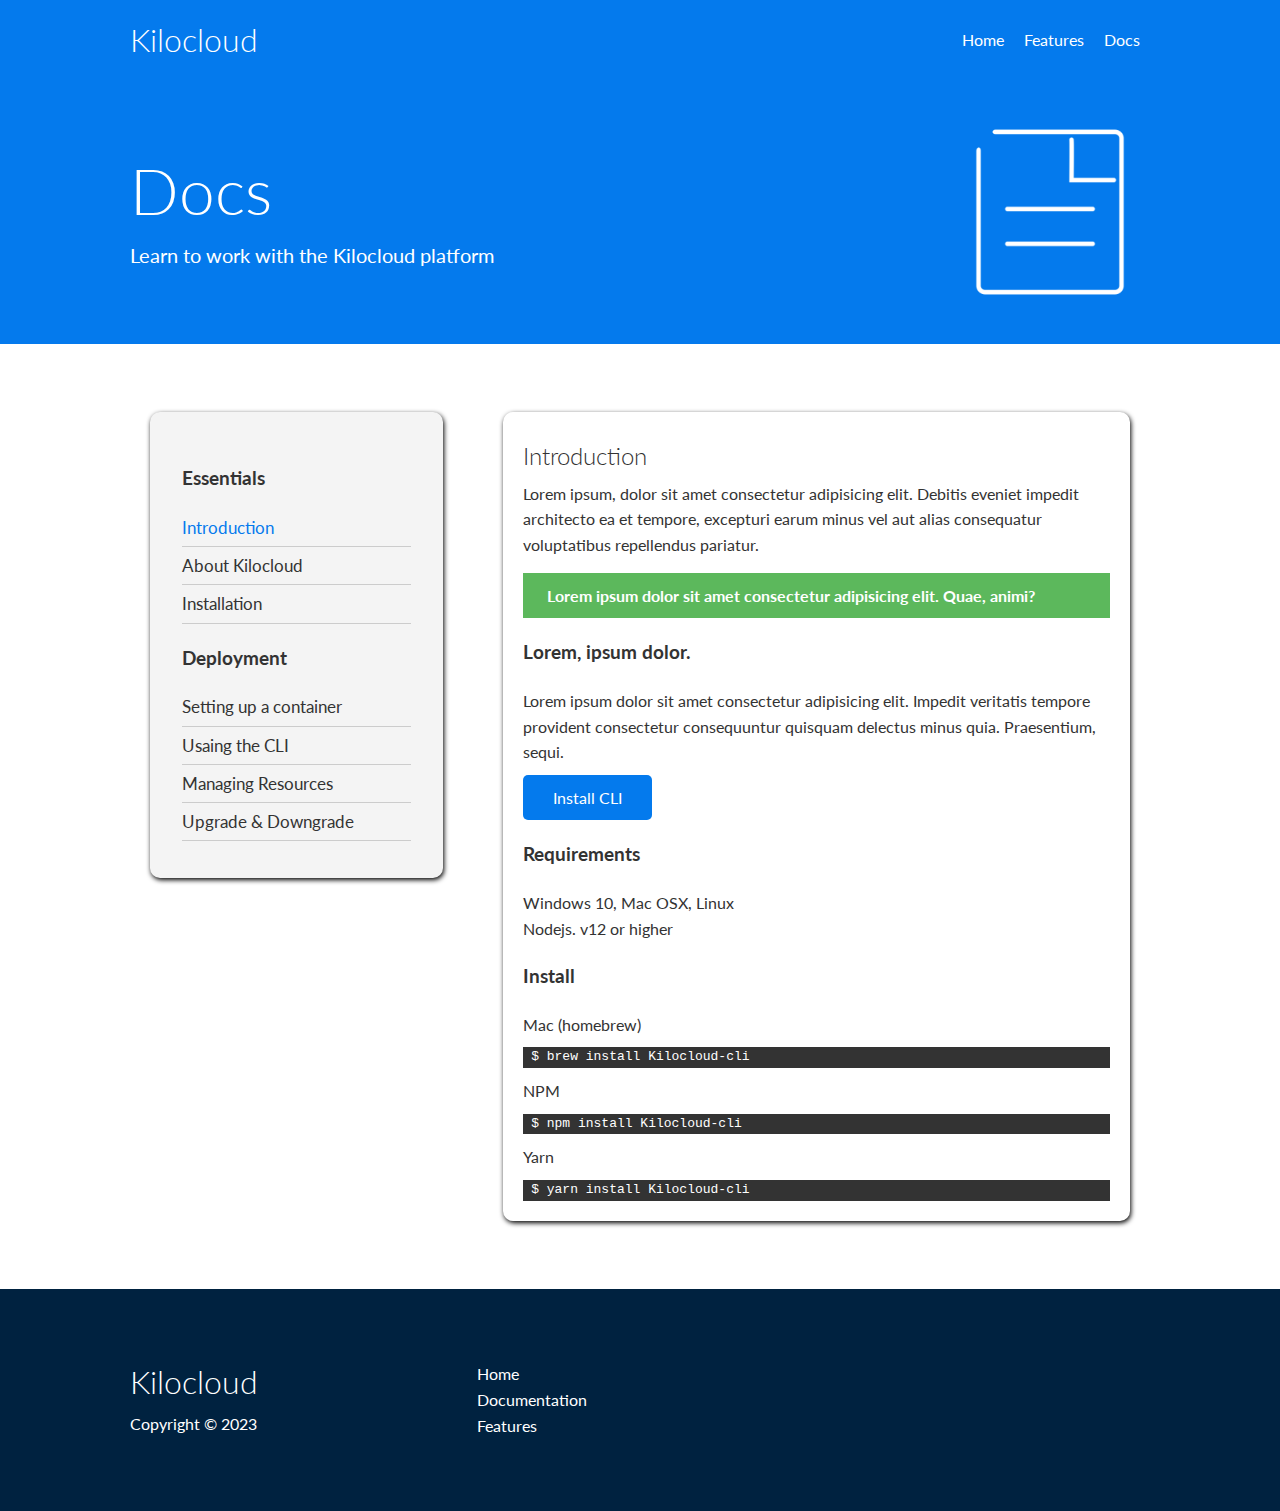
==== docs.html @ d4647740 "Site Upload" ====
<!DOCTYPE html>
<html lang="en">

<head>
    <meta charset="UTF-8">
    <meta http-equiv="X-UA-Compatible" content="IE=edge">
    <meta name="viewport" content="width=device-width, initial-scale=1.0">
    <link rel="stylesheet" href="https://cdnjs.cloudflare.com/ajax/libs/font-awesome/5.15.1/css/all.min.css"
        integrity="sha512-+4zCK9k+qNFUR5X+cKL9EIR+ZOhtIloNl9GIKS57V1MyNsYpYcUrUeQc9vNfzsWfV28IaLL3i96P9sdNyeRssA=="
        crossorigin="anonymous" />
    <link rel="stylesheet" href="css/utils.css">
    <link rel='stylesheet' href="css/style.css" />
    <title>Kilocloud| Cloud Hosting for Everyone</title>
</head>

<body>
    <!-- NavBAr -->
    <div class="navbar">
        <div class="container flex">
            <h1 class="logo">Kilocloud</h1>
            <nav>
                <ul>
                    <li><a href="index.html">Home</a></li>
                    <li><a href="features.html">Features</a></li>
                    <li><a href="docs.html">Docs</a></li>
                </ul>
            </nav>
        </div>
    </div>

    <!-- Head -->
    <section class="docs-head bg-primary py-3">
        <div class="container grid">
            <div>
                <h1 class="xl">Docs</h1>
                <p class="lead">Learn to work with the Kilocloud platform</p>
            </div>
            <img src="images/docs.png" alt="">
        </div>
    </section>

    <!-- Docs Main -->
    <section class="docs-main my-4">
        <div class="container grid">
            <div class="card bg-light p-3">
                <h3 class="my-2">Essentials</h3>
                <nav>
                    <ul>
                        <li><a class="text-primary" href="">Introduction</a></li>
                        <li><a href="">About Kilocloud</a></li>
                        <li><a href="">Installation</a></li>
                    </ul>
                </nav>

                <h3 class="my-2">Deployment</h3>
                <nav>
                    <ul>
                        <li><a href="">Setting up a container</a></li>
                        <li><a href="">Usaing the CLI</a></li>
                        <li><a href="">Managing Resources</a></li>
                        <li><a href="">Upgrade & Downgrade</a></li>
                    </ul>
                </nav>
            </div>
            <div class="card">
                <h2>Introduction</h2>
                <p>Lorem ipsum, dolor sit amet consectetur adipisicing elit. Debitis eveniet impedit architecto ea et
                    tempore, excepturi earum minus vel aut alias consequatur voluptatibus repellendus pariatur.</p>
                <div class="alert alert-success">
                    <i class="fas fa-info"></i> Lorem ipsum dolor sit amet consectetur adipisicing elit. Quae, animi?
                </div>
                <h3>Lorem, ipsum dolor.</h3>
                <p>Lorem ipsum dolor sit amet consectetur adipisicing elit. Impedit veritatis tempore provident
                    consectetur consequuntur quisquam delectus minus quia. Praesentium, sequi.</p>
                <a href="" class="btn btn-primary">Install CLI</a>
                <h3>Requirements</h3>
                <ul>
                    <li>Windows 10, Mac OSX, Linux</li>
                    <li>Nodejs. v12 or higher</li>
                </ul>
                <h3>Install</h3>
                <p>Mac (homebrew)</p>
                <pre><code> $ brew install Kilocloud-cli</code></pre>
                <p>NPM</p>
                <pre><code> $ npm install Kilocloud-cli</code></pre>
                <p>Yarn</p>
                <pre><code> $ yarn install Kilocloud-cli</code></pre>
            </div>
        </div>
    </section>



    <!-- Footer -->
    <footer class="footer bg-dark py-5">
        <div class="container grid grid-3">
            <div>
                <h1>Kilocloud</h1>
                <p>Copyright &copy; 2023</p>
            </div>
            <nav>
                <ul>
                    <li><a href="index.html">Home</a></li>
                    <li><a href="docs.html">Documentation</a></li>
                    <li><a href="features.html">Features</a></li>
                </ul>
            </nav>
            <div class="social">
                <a href="github.html"><i class="fab fa-github fa-2x"></i></a>
                <a href="facebook.html"><i class="fab fa-facebook fa-2x"></i></a>
                <a href="instagram.html"><i class="fab fa-instagram fa-2x"></i></a>
                <a href="instagram.html"><i class="fab fa-twitter fa-2x"></i></a>
            </div>
        </div>
    </footer>
</body>

</html>
---- css/utils.css ----
/* UTILITIES */
.container {
    max-width: 1100px;
    margin: 0 auto;
    overflow: auto;
    padding: 0 40px;
}

.lead {
    font-size: 20px;
}

.sm {
    font-size: 1rem;
}

.md {
    font-size: 2rem;
}

.lg {
    font-size: 3rem;
}

.xl {
    font-size: 4rem;
}

.flex {
    display: flex;
    flex-direction: row;
    justify-content: center;
    align-items: center;
    height: 100%;
    /* align-items:center;
    align items to centre vertically */

    /* justify-content: center;
    align to center  horizonatally */
}

.card {
    background-color: #fff;
    color: #333;
    border-radius: 10px;
    box-shadow: 1px 2px 5px rgba(0, 0, 0, 1.5);
    /* 
    box shadow props
    first - horizontal offset
    second - vertical offset
    third - blur
    last - colour 
    */
    padding: 20px;
    margin: 20px;
}

.btn {
    display: inline-block;
    padding: 10px 30px;
    border-radius: 5px;
    cursor: pointer;
    background: var(--primary-color);
    color: #fff;
    border: none;
}

.btn-outline {
    background-color: transparent;
    border: 1px #fff solid;
}

.btn:hover {
    transform: scale(0.98);
}

/* Backgrounds & Coloured buttons */
.bg-primary,
.btn-primary {
    background-color: var(--primary-color);
    color: #fff;
}

.bg-secondary,
.btn-secondary {
    background-color: var(--secondary-color);
    color: #fff;
}

.bg-dark,
.btn-dark {
    background-color: var(--dark-color);
    color: #fff;
}

.bg-light,
.btn-light {
    background-color: var(--light-color);
    color: #333;
}


.bg-primary a,
.btn-primary a,
.bg-secondary a,
.btn-secondary a,
.bg-dark a,
.btn-dark a {
    color: #fff;
}


/* Text- Sizes */

.text-primary {
    color: var(--primary-color);
}

.text-secondary {
    color: var(--secondary-color);
}

.text-dark {
    color: var(--dark-color);
}

.text-light {
    color: var(--light-color);
}


.grid {
    display: grid;
    grid-template-columns: repeat(2, 1fr);
    gap: 20px;
    height: 100%;
    justify-content: center;
    align-items: center;
}

.grid-3 {
    grid-template-columns: repeat(3, 1fr);
}



.text-center {
    text-align: center;
}

/* Alert */
.alert i {
    padding: 2px
}

.alert {
    background-color: var(--light-color);
    padding: 10px 20px;
    font-weight: bold;
    margin: 15px 0;
}

.alert-success {
    background-color: var(--success-color);
    color: #fff;
}

.alert-error {
    background-color: var(--error-color);
    color: #fff;
}

/* Margin */
.my-1 {
    margin: 1rem 0;
}

.my-2 {
    margin: 1.5rem 0;
}

.my-3 {
    margin: 2rem 0;
}

.my-4 {
    margin: 3rem 0;
}

.my-5 {
    margin: 4rem 0;
}


.m-1 {
    margin: 1rem;
}

.m-2 {
    margin: 1.5rem;
}

.m-3 {
    margin: 2rem;
}

.m-4 {
    margin: 3rem;
}

.m-5 {
    margin: 4rem;
}

/* Padding */
.py-1 {
    padding: 1rem 0;
}

.py-2 {
    padding: 1.5rem 0;
}

.py-3 {
    padding: 2rem 0;
}

.py-4 {
    padding: 3rem 0;
}

.py-5 {
    padding: 4rem 0;
}


.p-1 {
    padding: 1rem;
}

.p-2 {
    padding: 1.5rem;
}

.p-3 {
    padding: 2rem;
}

.p-4 {
    padding: 3rem;
}

.p-5 {
    padding: 4rem;
}
---- css/style.css ----
@import url('https://fonts.googleapis.com/css2?family=Lato:wght@300&family=Work+Sans:wght@400;700;900&display=swap');

:root {
    --primary-color: #047aed;
    --secondary-color: #1c3fa8;
    --dark-color: #002240;
    --light-color: #f4f4f4;
    --success-color: #5cb85c;
    --error-color: #d9534f;
}

* {
    box-sizing: border-box;
    padding: 0;
    margin: 0;
}

body {
    font-family: "Lato", sans-serif;
    color: #333;
    line-height: 1.6;
}

ul {
    list-style: none;
}

a {
    text-decoration: none;
    color: #333;
}

h1,
h2 {
    font-weight: 300;
    line-height: 1.2;
    /* top and bottommargin 10px, left and right 0 */
    margin: 10px 0;
}

p {
    margin: 10px 0;
}

img {
    width: 100%;
}


pre,
code {
    background: #333;
    color: #fff;
}

/* NAVBAR Styling */
.navbar {
    background-color: var(--primary-color);
    color: #fff;
    height: 80px;

}

.navbar ul {
    display: flex;
}

.navbar a {
    color: white;
    padding: 5px;
    margin: 0 5px;
}

.navbar a:hover {
    /* border: 2px white solid; */
    border-bottom: 2px white solid;

}

.navbar .flex {
    justify-content: space-between;
}


/* SHOWCASE */
.showcase {
    height: 400px;
    background-color: var(--primary-color);
    color: #fff;
    position: relative;
}

.showcase p {
    margin: 20px 0;
}

.showcase h2 {
    font-weight: 900
}

.showcase .grid {
    grid-template-columns: 55% 45%;
    gap: 30px;
    overflow-x: hidden;
    overflow: visible;
}

.showcase h1 {
    font-size: 40px;
}

.showcase-text {
    animation: slideInFromLeft 1s ease-in;
}

.showcase-form {
    position: relative;
    top: 60px;
    height: 350px;
    width: 400px;
    padding: 40px;
    z-index: 100;
    animation: slideInFromRight 1s ease-in;
    /* justify-self: flex-end; */
}

.showcase-form .form-control {
    margin: 30px 0;
}

.showcase-form input:focus {
    outline: none;
}

.showcase-form input[type="text"] .showcase-form input[type="email"] {
    border: 0;
    border-bottom: 1px #b4becb;
    width: 100%;
    padding: 3px;
    font-size: 16px;
}

.showcase::before,
.showcase::after {
    content: "";
    position: absolute;
    height: 100px;
    bottom: -70px;
    right: 0;
    left: 0;
    background-color: #fff;
    -webkit-transform: skewY(-7deg);
    -moz-transform: skewY(-7deg);
    -ms-transform: skewY(-7deg);
}

/* STATS */
.stats {
    padding-top: 80px;
    position: relative;
    z-index: 50;
    animation: slideInFromBottom 1s ease-in;
}

.stats-heading {
    max-width: 500px;
    margin: auto;

}

.stats grid h3 {
    font-size: 35px;
}

.stats grid p {
    font-size: 20px;
    font-weight: bold;
}

.cli .grid {
    grid-template-columns: repeat(3, 1fr);
    grid-template-rows: repeat(2, 1frs);
    /* grid-template-rows: ; */
}

/* Apply to the first child of the section that ".cli .grid" applies to */
.cli .grid>*:first-child {
    /* Item spans accros the grid from column 1 to column 2 */
    grid-column: 1/ span 2;
    /* Item spans accros the grid from row 1 to row 2 */
    grid-row: 1/ span 2;
}

/* Cloud */
.cloud .grid {
    grid-template-columns: 4fr 3fr;
}


/* Languages */

.languages .flex {
    flex-wrap: wrap;
}

.languages .card {
    text-align: center;
    margin: 18px 10px 40px;
    /* This specify how the item changes into a specified transform property */
    transition: transform 0.2s ease-in
}

.languages .card h4 {
    font-size: 20px;
    margin-bottom: 10px;
}

.languages .card:hover {
    /* Moves the item along the Y axis */
    transform: translateY(-15px)
}

/* Features */
.features-head img,
.docs-head img {
    width: 200px;

    /* justify-self justifies a flex or grid item specifically */
    justify-self: flex-end;
}

.features-sub-head img {
    width: 300px;
    justify-self: flex-end;
}

/* ">" targets the initial item, in this case th icon */
.features-main .card>i {
    margin-right: 20px;
}

.features-main .grid {
    padding: 30px;
}

.features-main .grid>*:first-child {
    grid-column: 1/ span 3;
}


.features-main .grid>*:nth-child(2) {
    grid-column: 1/ span 2;
}


/* DOCS */
.docs-main h3 {
    margin: 20px 0;
}

.docs-main .grid {
    grid-template-columns: 1fr 2fr;
    align-items: flex-start;
}

.docs-main nav li {
    font-size: 17px;
    padding-bottom: 5px;
    margin-bottom: 5px;
    border-bottom: 1px #ccc solid;
}

.docs-main a:hover {
    font-weight: bold;
}

/* Footer */
.footer .social a {
    margin: 0 10px;
}


/* Animations */
@keyframes slideInFromLeft {
    0% {
        transform: translateX(-100%);
    }

    100% {
        transform: translateX(0);
    }
}

@keyframes slideInFromRight {
    0% {
        transform: translateX(100%);
    }

    100% {
        transform: translateX(0);
    }
}

@keyframes slideInFromTop {
    0% {
        transform: translateY(-100%);
    }

    100% {
        transform: translateY(0);
    }
}

@keyframes slideInFromBottom {
    0% {
        transform: translateY(100%);
    }

    100% {
        transform: translateY(0);
    }
}

/* Tablets and Under */
@media(max-width: 768px) {

    .features-main .grid,
    .docs-main .grid,
    .grid,
    .showcase .grid,
    .stats .grid,
    .cli .grid,
    .cloud .grid {
        grid-template-columns: 1fr;
        grid-template-rows: 1fr;
    }

    .showcase {
        height: auto;
    }

    .showcase-text {
        text-align: center;
        margin-top: 40px;
        animation: slideInFromTop 1s ease-in;
    }

    .showcase-form {
        justify-self: center;
        animation: slideInFromBottom 1s ease-in;
    }

    /* Apply to the first child of the section that ".cli .grid" applies to */
    .cli .grid>*:first-child {
        /* Item spans accros the grid from column 1 to column 2 */
        grid-column: 1;
        /* Item spans accros the grid from row 1 to row 2 */
        grid-row: 1;
    }

    .features-head,
    .features-sub-head,
    .docs-head {
        text-align: center;
    }

    .features-head img,
    .features-sub-head img,
    .docs-head img {
        justify-self: center;
    }

    .features-main .grid>*:first-child,
    .features-main .grid>*:nth-child(2) {
        grid-column: 1;
    }

}

/* Mobile */
@media(max-width: 500px) {
    .navbar {
        height: 130px;
    }

    .navbar .flex {
        flex-direction: column;
        /* overflow-y: visible */
    }

    .navbar ul {
        padding: 5px;
        background-color: rgba(0, 0, 0, 0.1);
        border-radius: 10px;
    }

    .showcase h2 {
        font-size: 20px;
        font-weight: bold;
    }
}
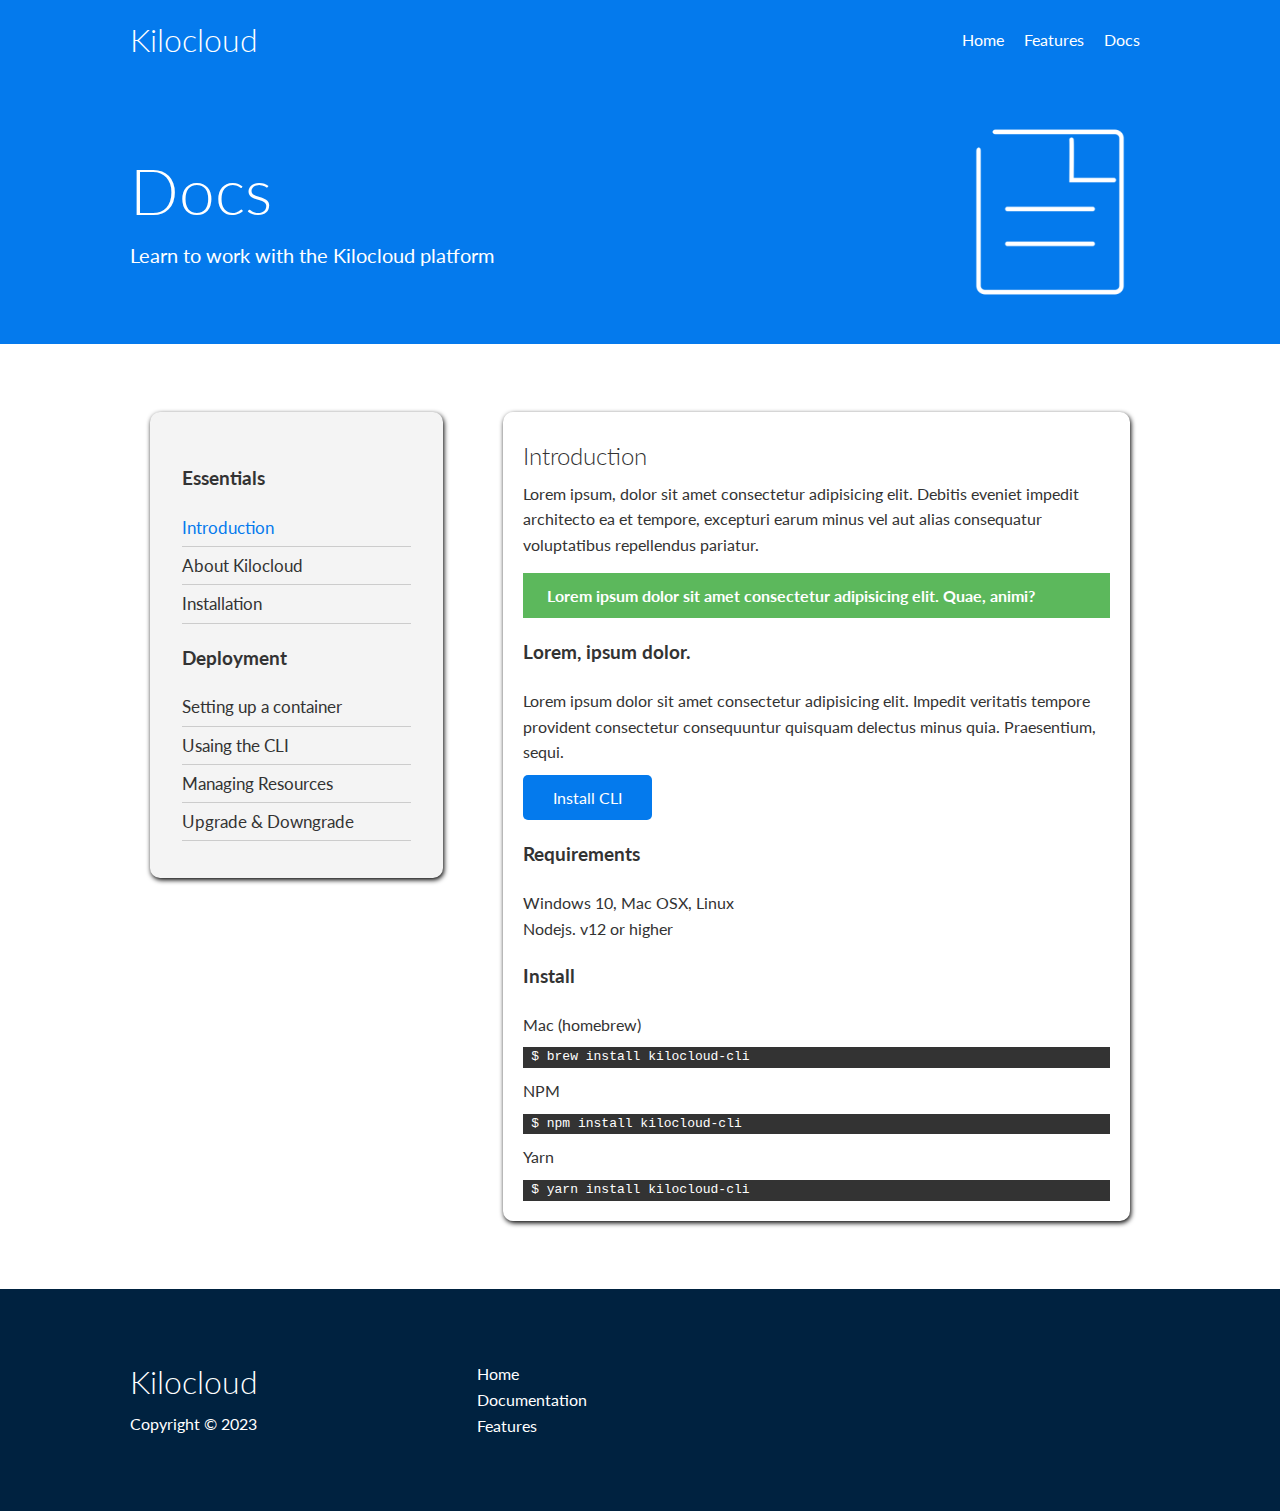
==== commit bb5ca513: "updated" ====
--- a/docs.html
+++ b/docs.html
@@ -80,11 +80,11 @@
                 </ul>
                 <h3>Install</h3>
                 <p>Mac (homebrew)</p>
-                <pre><code> $ brew install Kilocloud-cli</code></pre>
+                <pre><code> $ brew install kilocloud-cli</code></pre>
                 <p>NPM</p>
-                <pre><code> $ npm install Kilocloud-cli</code></pre>
+                <pre><code> $ npm install kilocloud-cli</code></pre>
                 <p>Yarn</p>
-                <pre><code> $ yarn install Kilocloud-cli</code></pre>
+                <pre><code> $ yarn install kilocloud-cli</code></pre>
             </div>
         </div>
     </section>
